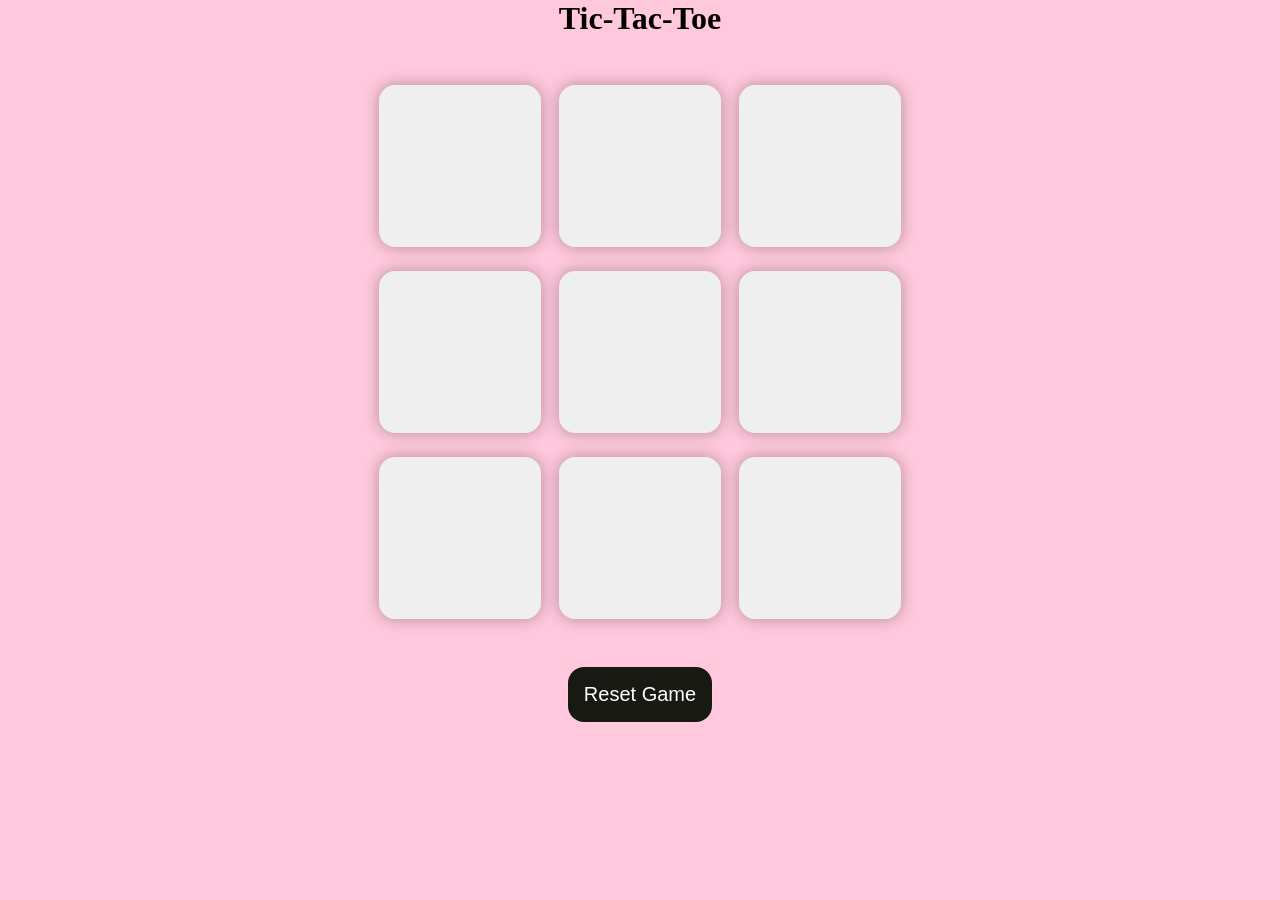
==== index.html @ 70a5f99d "Add files via upload" ====
<!DOCTYPE html>
<html lang="en">
<head>
    <meta charset="UTF-8">
    <meta name="viewport" content="width=device-width, initial-scale=1.0">
    <title>Tic-Tac-Toe game</title>
    <link rel="stylesheet" href="game.css">
</head>
<body>
    <div class="msg-container hide">
        <p id="msg">Winner</p>
        <button id="new-btn">New Game</button>

    </div>
    <main>
        <h1>Tic-Tac-Toe</h1>
        <div class="container">
            <div class="game-container">
                <button class="box"></button>
                <button class="box"></button>
                <button class="box"></button>
                <button class="box"></button>
                <button class="box"></button>
                <button class="box"></button>
                <button class="box"></button>
                <button class="box"></button>
                <button class="box"></button>
            </div>
        </div>
        <button id="reset-btn">Reset Game</button>
    </main>
    <script src="game.js"></script>
</body>
</html>
---- game.css ----
/*body {
    background-color: #ffc8dd;
    text-align: center;
    margin: 0;
    padding: 0;
}

.container {
    height: 70vh;
    display: flex;
    justify-content: center; 
    align-items: center;
}

.game-container {
    display: grid;
    grid-template-columns: repeat(3, 1fr); 
    grid-template-rows: repeat(3, 1fr); 
    gap: 1.5vmin;
    height: 60vmin;
    width: 60vmin;
}

button.box {
    width: 100%;
    height: 100%;
    font-size: 2em;
    background-color: white;
    border: 1px solid #ccc;
}
    */

*{
    margin: 0;
    padding: 0;
}
body{
    background-color: #ffc8dd;
    text-align:center;
}
.container{
    height: 70vh;
    display: flex;
    flex-wrap: wrap;
    justify-content: center;
    align-items: center;
}
.game-container{
    height: 60vmin;
    width: 60vmin;
    display: flex;
    flex-wrap: wrap;
    justify-content: center;
    align-items: center;
    gap: 2vmin;
}

.box{
    height: 18vmin;
    width: 18vmin;
    border-radius: 1rem;
    border: none;
    box-shadow: 0 0 1rem rgba(0,0,0,0.3);
    font-size: 8vmin;
    color: #CC7466;
}

#reset-btn{
    padding: 1rem;
    font-size: 1.25rem;
    background-color: #191913;
    color: white;
    border: none;
    border-radius: 1rem;
    cursor: pointer;
}
#new-btn{
    padding: 1rem;
    font-size: 1.25rem;
    background-color: #191913;
    color: white;
    border: none;
    border-radius: 1rem; 
    cursor: pointer;
}
#msg{
    color: white;
    font-size: 8vmin;
}
.msg-container{
    height: 110vmin;
    display: flex;
    flex-wrap: wrap;
    justify-content: center;
    align-items: center;
    flex-direction: column;
    gap: 4rem;

}
.hide{
    display: none;
}
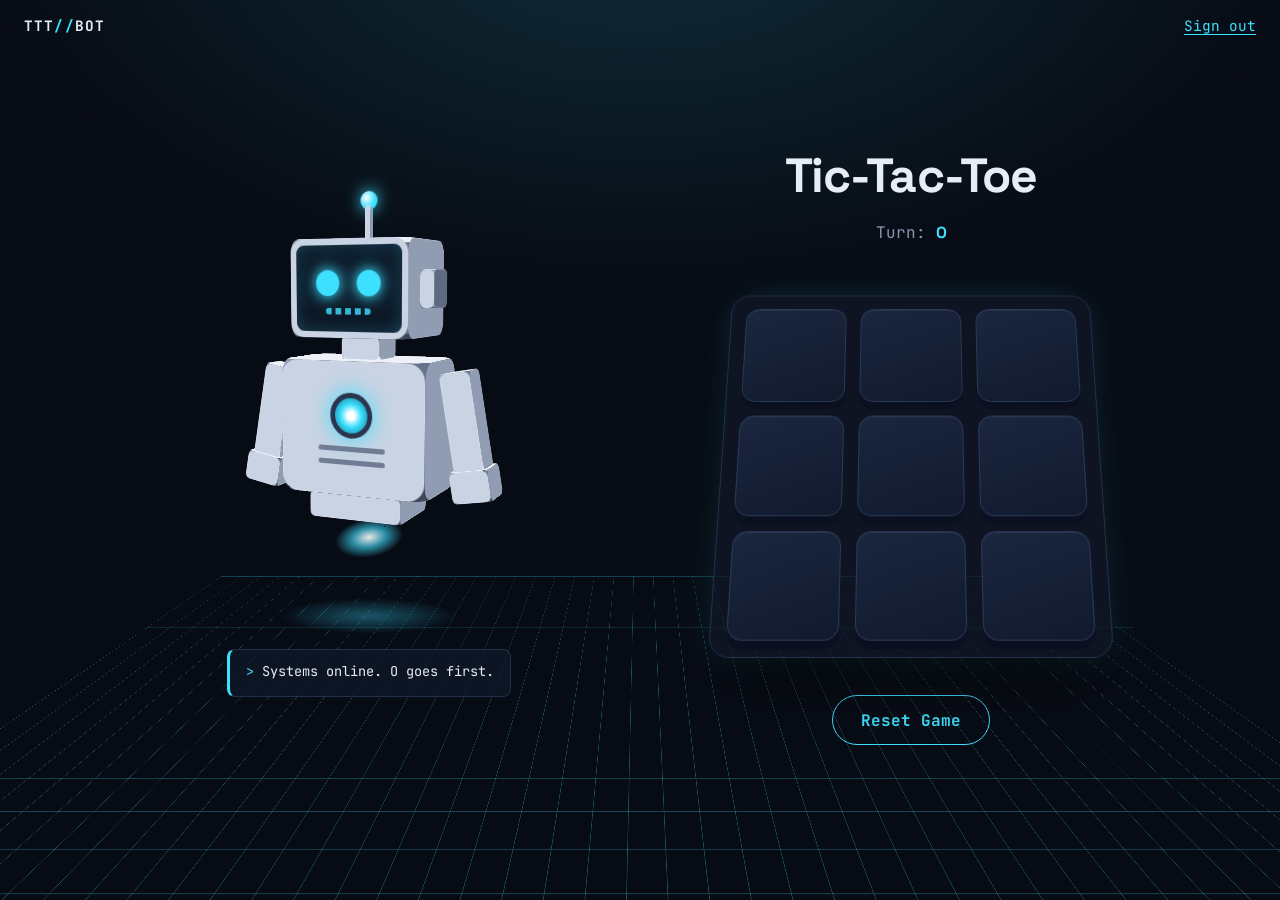
==== commit 03bc3be8: "Redesign game page with a 3D robot theme After login the game now runs on a dark holographic grid wi" ====
--- a/index.html
+++ b/index.html
@@ -1,34 +1,61 @@
-<!DOCTYPE html>
-<html lang="en">
-<head>
-    <meta charset="UTF-8">
-    <meta name="viewport" content="width=device-width, initial-scale=1.0">
-    <title>Tic-Tac-Toe game</title>
-    <link rel="stylesheet" href="game.css">
-</head>
-<body>
-    <div class="msg-container hide">
-        <p id="msg">Winner</p>
-        <button id="new-btn">New Game</button>
-
-    </div>
-    <main>
-        <h1>Tic-Tac-Toe</h1>
-        <div class="container">
-            <div class="game-container">
-                <button class="box"></button>
-                <button class="box"></button>
-                <button class="box"></button>
-                <button class="box"></button>
-                <button class="box"></button>
-                <button class="box"></button>
-                <button class="box"></button>
-                <button class="box"></button>
-                <button class="box"></button>
-            </div>
-        </div>
-        <button id="reset-btn">Reset Game</button>
-    </main>
-    <script src="game.js"></script>
-</body>
-</html>
+<!DOCTYPE html>
+<html lang="en">
+<head>
+    <meta charset="UTF-8">
+    <meta name="viewport" content="width=device-width, initial-scale=1.0">
+    <title>Tic-Tac-Toe game</title>
+    <link rel="preconnect" href="https://fonts.googleapis.com">
+    <link rel="preconnect" href="https://fonts.gstatic.com" crossorigin>
+    <link href="https://fonts.googleapis.com/css2?family=Space+Grotesk:wght@500;700&family=JetBrains+Mono:wght@500;700&display=swap" rel="stylesheet">
+    <link rel="stylesheet" href="game.css">
+</head>
+<body>
+    <!-- Moving holographic floor -->
+    <div class="floor" aria-hidden="true"><div class="floor-plane"></div></div>
+
+    <header class="topbar">
+        <span class="logo">TTT<span>//</span>BOT</span>
+        <span class="player" id="player"></span>
+        <a class="signout" href="login.html">Sign out</a>
+    </header>
+
+    <main class="arena">
+        <section class="bot-stage">
+            <div class="bot-scene" aria-hidden="true">
+                <div class="bot" id="bot" data-mood="idle"></div>
+                <div class="bot-shadow"></div>
+            </div>
+            <p class="bot-says" id="bot-says" aria-live="polite">Systems online. O goes first.</p>
+        </section>
+
+        <section class="play">
+            <h1>Tic-Tac-Toe</h1>
+            <p class="turn" id="turn">Turn: <b class="o">O</b></p>
+            <div class="container">
+                <div class="game-container">
+                    <button class="box" aria-label="Cell 1"></button>
+                    <button class="box" aria-label="Cell 2"></button>
+                    <button class="box" aria-label="Cell 3"></button>
+                    <button class="box" aria-label="Cell 4"></button>
+                    <button class="box" aria-label="Cell 5"></button>
+                    <button class="box" aria-label="Cell 6"></button>
+                    <button class="box" aria-label="Cell 7"></button>
+                    <button class="box" aria-label="Cell 8"></button>
+                    <button class="box" aria-label="Cell 9"></button>
+                </div>
+            </div>
+            <button id="reset-btn">Reset Game</button>
+        </section>
+    </main>
+
+    <div class="msg-container hide" role="dialog" aria-modal="true" aria-labelledby="msg">
+        <div class="msg-panel">
+            <p id="msg">Winner</p>
+            <button id="new-btn">New Game</button>
+        </div>
+    </div>
+
+    <script src="robot.js"></script>
+    <script src="game.js"></script>
+</body>
+</html>
--- a/game.css
+++ b/game.css
@@ -1,102 +1,658 @@
-/*body {
-    background-color: #ffc8dd;
-    text-align: center;
-    margin: 0;
-    padding: 0;
-}
-
-.container {
-    height: 70vh;
-    display: flex;
-    justify-content: center; 
-    align-items: center;
-}
-
-.game-container {
-    display: grid;
-    grid-template-columns: repeat(3, 1fr); 
-    grid-template-rows: repeat(3, 1fr); 
-    gap: 1.5vmin;
-    height: 60vmin;
-    width: 60vmin;
-}
-
-button.box {
-    width: 100%;
-    height: 100%;
-    font-size: 2em;
-    background-color: white;
-    border: 1px solid #ccc;
-}
-    */
-
-*{
-    margin: 0;
-    padding: 0;
-}
-body{
-    background-color: #ffc8dd;
-    text-align:center;
-}
-.container{
-    height: 70vh;
-    display: flex;
-    flex-wrap: wrap;
-    justify-content: center;
-    align-items: center;
-}
-.game-container{
-    height: 60vmin;
-    width: 60vmin;
-    display: flex;
-    flex-wrap: wrap;
-    justify-content: center;
-    align-items: center;
-    gap: 2vmin;
-}
-
-.box{
-    height: 18vmin;
-    width: 18vmin;
-    border-radius: 1rem;
-    border: none;
-    box-shadow: 0 0 1rem rgba(0,0,0,0.3);
-    font-size: 8vmin;
-    color: #CC7466;
-}
-
-#reset-btn{
-    padding: 1rem;
-    font-size: 1.25rem;
-    background-color: #191913;
-    color: white;
-    border: none;
-    border-radius: 1rem;
-    cursor: pointer;
-}
-#new-btn{
-    padding: 1rem;
-    font-size: 1.25rem;
-    background-color: #191913;
-    color: white;
-    border: none;
-    border-radius: 1rem; 
-    cursor: pointer;
-}
-#msg{
-    color: white;
-    font-size: 8vmin;
-}
-.msg-container{
-    height: 110vmin;
-    display: flex;
-    flex-wrap: wrap;
-    justify-content: center;
-    align-items: center;
-    flex-direction: column;
-    gap: 4rem;
-
-}
-.hide{
-    display: none;
-}+:root {
+    --bg: #070b14;
+    --panel: #101828;
+    --line: #22304a;
+    --cyan: #3ee0ff;
+    --amber: #ffb547;
+    --text: #e6edf7;
+    --muted: #8a97ad;
+    --metal-front: #c9d3e3;
+    --metal-top: #eef2f8;
+    --metal-side: #8f9cb2;
+    --metal-back: #66728a;
+    --metal-bottom: #3f485b;
+    --font-display: "Space Grotesk", system-ui, sans-serif;
+    --font-mono: "JetBrains Mono", ui-monospace, monospace;
+}
+
+*{
+    margin: 0;
+    padding: 0;
+    box-sizing: border-box;
+}
+
+body{
+    min-height: 100vh;
+    background:
+        radial-gradient(70rem 40rem at 50% -10%, rgba(62, 224, 255, 0.16), transparent 60%),
+        var(--bg);
+    color: var(--text);
+    font-family: var(--font-display);
+    text-align: center;
+    overflow-x: hidden;
+}
+
+/* ---------- Holographic floor ---------- */
+
+.floor{
+    position: fixed;
+    inset: 0;
+    perspective: 500px;
+    overflow: hidden;
+    pointer-events: none;
+    -webkit-mask-image: linear-gradient(to bottom, transparent 35%, #000 75%);
+    mask-image: linear-gradient(to bottom, transparent 35%, #000 75%);
+}
+
+.floor-plane{
+    position: absolute;
+    left: -50%;
+    width: 200%;
+    bottom: -30%;
+    height: 120%;
+    transform: rotateX(72deg);
+    transform-origin: 50% 100%;
+    background-image:
+        linear-gradient(rgba(62, 224, 255, 0.35) 1px, transparent 1px),
+        linear-gradient(90deg, rgba(62, 224, 255, 0.35) 1px, transparent 1px);
+    background-size: 60px 60px;
+    animation: floor-scroll 3s linear infinite;
+}
+
+@keyframes floor-scroll{
+    to { background-position: 0 60px; }
+}
+
+/* ---------- Top bar ---------- */
+
+.topbar{
+    position: relative;
+    display: flex;
+    align-items: center;
+    gap: 1rem;
+    padding: 1rem 1.5rem;
+    font-family: var(--font-mono);
+    font-size: 0.9rem;
+}
+
+.logo{
+    font-weight: 700;
+    letter-spacing: 0.08em;
+}
+
+.logo span{
+    color: var(--cyan);
+}
+
+.player{
+    margin-left: auto;
+    color: var(--muted);
+}
+
+.signout{
+    color: var(--cyan);
+    text-underline-offset: 3px;
+    border-radius: 0.25rem;
+}
+
+/* ---------- Layout ---------- */
+
+.arena{
+    position: relative;
+    display: grid;
+    grid-template-columns: 1fr;
+    align-items: center;
+    gap: 1rem;
+    max-width: 1100px;
+    margin: 0 auto;
+    padding: 0 1rem 3rem;
+}
+
+@media (min-width: 900px){
+    .arena{
+        grid-template-columns: 1fr 1fr;
+        min-height: calc(100vh - 4rem);
+    }
+}
+
+/* ---------- Robot ---------- */
+
+.bot-stage{
+    display: grid;
+    justify-items: center;
+    gap: 1rem;
+}
+
+.bot-scene{
+    position: relative;
+    width: 100%;
+    height: 440px;
+    perspective: 900px;
+}
+
+.bot{
+    position: absolute;
+    left: 50%;
+    top: 58%;
+    width: 0;
+    height: 0;
+    transform-style: preserve-3d;
+    transform: rotateX(-8deg) rotateY(calc(-24deg + var(--sway, 0deg)));
+    transition: transform 0.8s cubic-bezier(0.2, 0.8, 0.2, 1);
+    animation: hover 3.2s ease-in-out infinite alternate;
+}
+
+@keyframes hover{
+    from { translate: 0 -6px; }
+    to   { translate: 0 10px; }
+}
+
+.bot > div,
+.head-look,
+.arm-swing,
+.hand,
+.antenna,
+.ear{
+    position: absolute;
+    left: 0;
+    top: 0;
+    transform-style: preserve-3d;
+}
+
+.cuboid{
+    position: absolute;
+    left: 0;
+    top: 0;
+    width: var(--w);
+    height: var(--h);
+    margin: calc(var(--h) / -2) 0 0 calc(var(--w) / -2);
+    transform-style: preserve-3d;
+}
+
+.face{
+    position: absolute;
+    border: 1px solid rgba(255, 255, 255, 0.12);
+}
+
+.face-front,
+.face-back{
+    width: var(--w);
+    height: var(--h);
+}
+
+.face-right,
+.face-left{
+    width: var(--d);
+    height: var(--h);
+    left: calc((var(--w) - var(--d)) / 2);
+}
+
+.face-top,
+.face-bottom{
+    width: var(--w);
+    height: var(--d);
+    top: calc((var(--h) - var(--d)) / 2);
+}
+
+.face-front  { transform: translateZ(calc(var(--d) / 2)); background: var(--metal-front); }
+.face-back   { transform: rotateY(180deg) translateZ(calc(var(--d) / 2)); background: var(--metal-back); }
+.face-right  { transform: rotateY(90deg) translateZ(calc(var(--w) / 2)); background: var(--metal-side); }
+.face-left   { transform: rotateY(-90deg) translateZ(calc(var(--w) / 2)); background: var(--metal-side); }
+.face-top    { transform: rotateX(90deg) translateZ(calc(var(--h) / 2)); background: var(--metal-top); }
+.face-bottom { transform: rotateX(-90deg) translateZ(calc(var(--h) / 2)); background: var(--metal-bottom); }
+
+.cuboid > .face{
+    border-radius: 6px;
+}
+
+/* Head */
+.bot-head{
+    transform: translateY(-158px);
+}
+
+.head-look{
+    transform: rotateY(var(--look-y, 0deg)) rotateX(var(--look-x, 0deg));
+    transition: transform 0.5s cubic-bezier(0.3, 1.4, 0.5, 1);
+}
+
+.head-box > .face{
+    border-radius: 14px;
+}
+
+.head-box > .face-front{
+    padding: 12px;
+    display: grid;
+    grid-template-columns: 1fr 1fr;
+    grid-template-rows: 1fr auto;
+    place-items: center;
+    background: #0d1422;
+    border: 6px solid var(--metal-front);
+    box-shadow: inset 0 0 18px rgba(62, 224, 255, 0.25);
+}
+
+.eye{
+    width: 24px;
+    height: 24px;
+    border-radius: 50%;
+    background: var(--cyan);
+    box-shadow: 0 0 12px var(--cyan), 0 0 26px rgba(62, 224, 255, 0.6);
+    animation: blink 5s infinite;
+    transition: height 0.25s, border-radius 0.25s, background 0.3s, box-shadow 0.3s;
+}
+
+@keyframes blink{
+    0%, 94%, 100% { transform: scaleY(1); }
+    97% { transform: scaleY(0.1); }
+}
+
+.mouth{
+    grid-column: 1 / -1;
+    width: 46px;
+    height: 6px;
+    margin-bottom: 4px;
+    border-radius: 3px;
+    background: repeating-linear-gradient(90deg, var(--cyan) 0 6px, transparent 6px 10px);
+    opacity: 0.8;
+    transition: background 0.3s;
+}
+
+.antenna{
+    transform: translateY(-62px);
+}
+
+.antenna-ball{
+    width: 18px;
+    height: 18px;
+    margin: -9px 0 0 -9px;
+    border-radius: 50%;
+    background: radial-gradient(circle at 35% 35%, #fff, var(--cyan) 55%);
+    box-shadow: 0 0 16px var(--cyan);
+    transform: translateY(-22px);
+    animation: pulse 1.6s ease-in-out infinite;
+}
+
+.ear.left  { transform: translateX(-67px); }
+.ear.right { transform: translateX(67px); }
+
+.ear-box > .face-left,
+.ear-box > .face-right{
+    background: #5d6a82;
+}
+
+/* Body */
+.bot-neck  { transform: translateY(-101px); }
+.bot-torso { transform: translateY(-25px); }
+.bot-base  { transform: translateY(53px); }
+
+.torso-box > .face{
+    border-radius: 18px;
+}
+
+.torso-box > .face-front{
+    display: grid;
+    place-items: center;
+    align-content: center;
+    gap: 8px;
+}
+
+.core{
+    width: 44px;
+    height: 44px;
+    border-radius: 50%;
+    border: 5px solid #2b3550;
+    background: radial-gradient(circle, #fff 0 15%, var(--cyan) 45%, #0b6f86 100%);
+    box-shadow: 0 0 22px var(--cyan);
+    animation: pulse 2.4s ease-in-out infinite;
+}
+
+.vent{
+    width: 70px;
+    height: 5px;
+    border-radius: 3px;
+    background: #6f7c93;
+}
+
+@keyframes pulse{
+    50% { filter: brightness(1.5); }
+}
+
+.thruster{
+    width: 70px;
+    height: 70px;
+    margin: -35px 0 0 -35px;
+    border-radius: 50%;
+    background: radial-gradient(circle, rgba(255, 255, 255, 0.9), rgba(62, 224, 255, 0.6) 35%, transparent 70%);
+    transform: translateY(92px) rotateX(70deg);
+    animation: flicker 0.18s steps(2) infinite;
+}
+
+@keyframes flicker{
+    50% { opacity: 0.7; }
+}
+
+/* Arms */
+.bot-arm.left  { transform: translate3d(-93px, -80px, 0); }
+.bot-arm.right { transform: translate3d(93px, -80px, 0); }
+
+.arm-swing{
+    transition: transform 0.6s cubic-bezier(0.3, 1.4, 0.5, 1);
+    animation: arm-idle 2.6s ease-in-out infinite alternate;
+}
+
+.bot-arm.left .arm-swing  { transform: rotateZ(var(--arm, 10deg)); }
+.bot-arm.right .arm-swing { transform: rotateZ(calc(var(--arm, 10deg) * -1)); animation-delay: -1.3s; }
+
+@keyframes arm-idle{
+    from { rotate: x -12deg; }
+    to   { rotate: x 12deg; }
+}
+
+.arm-box{
+    transform: translateY(48px);
+}
+
+.hand{
+    transform: translateY(108px);
+}
+
+.bot-shadow{
+    position: absolute;
+    left: 50%;
+    top: 58%;
+    width: 180px;
+    height: 36px;
+    margin-left: -90px;
+    transform: translateY(150px);
+    border-radius: 50%;
+    background: radial-gradient(rgba(62, 224, 255, 0.35), transparent 70%);
+    animation: shadow 3.2s ease-in-out infinite alternate;
+}
+
+@keyframes shadow{
+    from { scale: 0.85; opacity: 0.7; }
+    to   { scale: 1; opacity: 1; }
+}
+
+/* Moods */
+.bot[data-mood="think"] .eye{
+    height: 10px;
+    border-radius: 5px;
+}
+
+.bot[data-mood="think"] .head-look{
+    transform: rotateY(var(--look-y, 0deg)) rotateX(var(--look-x, 0deg)) rotateZ(-6deg);
+}
+
+.bot[data-mood="win"]{
+    --arm: 150deg;
+    animation: celebrate 1.2s cubic-bezier(0.3, 0, 0.3, 1) infinite;
+}
+
+.bot[data-mood="win"] .eye,
+.bot[data-mood="win"] .antenna-ball{
+    background: var(--amber);
+    box-shadow: 0 0 14px var(--amber), 0 0 30px rgba(255, 181, 71, 0.6);
+}
+
+.bot[data-mood="win"] .eye{
+    height: 12px;
+    border-radius: 12px 12px 0 0;
+}
+
+.bot[data-mood="win"] .mouth{
+    background: repeating-linear-gradient(90deg, var(--amber) 0 6px, transparent 6px 10px);
+}
+
+.bot[data-mood="win"] .arm-swing{
+    animation: arm-wave 0.4s ease-in-out infinite alternate;
+}
+
+@keyframes celebrate{
+    0%   { translate: 0 0; rotate: y 0deg; }
+    40%  { translate: 0 -50px; }
+    100% { translate: 0 0; rotate: y 360deg; }
+}
+
+@keyframes arm-wave{
+    from { rotate: z -15deg; }
+    to   { rotate: z 15deg; }
+}
+
+.bot[data-mood="draw"]{
+    --arm: 55deg;
+}
+
+.bot[data-mood="draw"] .head-look{
+    animation: shake 0.5s ease-in-out 2;
+}
+
+.bot[data-mood="draw"] .eye{
+    background: var(--muted);
+    box-shadow: none;
+}
+
+@keyframes shake{
+    25% { rotate: y -18deg; }
+    75% { rotate: y 18deg; }
+}
+
+.bot-says{
+    min-height: 3rem;
+    max-width: 26rem;
+    padding: 0.75rem 1rem;
+    border: 1px solid var(--line);
+    border-left: 3px solid var(--cyan);
+    border-radius: 0.5rem;
+    background: rgba(16, 24, 40, 0.8);
+    font-family: var(--font-mono);
+    font-size: 0.85rem;
+    color: var(--text);
+    text-align: left;
+}
+
+.bot-says::before{
+    content: "> ";
+    color: var(--cyan);
+}
+
+/* ---------- Board ---------- */
+
+.play{
+    display: grid;
+    justify-items: center;
+    gap: 1rem;
+}
+
+h1{
+    font-size: clamp(2rem, 5vw, 3rem);
+    font-weight: 700;
+    letter-spacing: -0.02em;
+}
+
+.turn{
+    font-family: var(--font-mono);
+    color: var(--muted);
+}
+
+.turn b,
+.box{
+    font-family: var(--font-display);
+}
+
+.o { color: var(--cyan); }
+.x { color: var(--amber); }
+
+.container{
+    perspective: 900px;
+    padding: 1rem 0 1.5rem;
+}
+
+.game-container{
+    --size: min(80vw, 380px);
+    width: var(--size);
+    height: var(--size);
+    display: grid;
+    grid-template-columns: repeat(3, 1fr);
+    grid-template-rows: repeat(3, 1fr);
+    gap: calc(var(--size) * 0.04);
+    padding: calc(var(--size) * 0.04);
+    border-radius: 1.25rem;
+    border: 1px solid var(--line);
+    background: rgba(16, 24, 40, 0.7);
+    box-shadow: 0 30px 60px -20px rgba(0, 0, 0, 0.8), 0 0 40px -10px rgba(62, 224, 255, 0.25);
+    transform: rotateX(18deg);
+}
+
+.box{
+    border-radius: 0.9rem;
+    border: 1px solid #2a3a58;
+    background: linear-gradient(160deg, #1b2640, #111a2c);
+    box-shadow: 0 8px 0 #0a1020, inset 0 1px 0 rgba(255, 255, 255, 0.06);
+    font-size: calc(var(--size) * 0.16);
+    font-weight: 700;
+    color: var(--text);
+    cursor: pointer;
+    transition: transform 0.15s ease, border-color 0.2s, box-shadow 0.2s;
+}
+
+.box:not(:disabled):hover{
+    transform: translateY(-4px);
+    border-color: var(--cyan);
+    box-shadow: 0 12px 0 #0a1020, 0 0 20px -4px rgba(62, 224, 255, 0.6);
+}
+
+.box:not(:disabled):active{
+    transform: translateY(4px);
+    box-shadow: 0 4px 0 #0a1020;
+}
+
+.box:disabled{
+    cursor: default;
+}
+
+.box.o,
+.box.x{
+    animation: drop 0.35s cubic-bezier(0.3, 1.5, 0.5, 1);
+}
+
+.box.o { text-shadow: 0 0 16px rgba(62, 224, 255, 0.8); }
+.box.x { text-shadow: 0 0 16px rgba(255, 181, 71, 0.8); }
+
+@keyframes drop{
+    from { transform: translateY(-14px) scale(0.6); }
+}
+
+.box.win{
+    border-color: currentColor;
+    animation: win-glow 0.8s ease-in-out infinite alternate;
+}
+
+@keyframes win-glow{
+    to { box-shadow: 0 8px 0 #0a1020, 0 0 30px currentColor; }
+}
+
+#reset-btn,
+#new-btn{
+    padding: 0.85rem 1.75rem;
+    font-family: var(--font-mono);
+    font-size: 1rem;
+    font-weight: 700;
+    border-radius: 999px;
+    cursor: pointer;
+    transition: background 0.2s, color 0.2s, transform 0.12s;
+}
+
+#reset-btn{
+    background: transparent;
+    color: var(--cyan);
+    border: 1px solid var(--cyan);
+}
+
+#reset-btn:hover{
+    background: rgba(62, 224, 255, 0.12);
+}
+
+#new-btn{
+    background: var(--cyan);
+    color: #04121a;
+    border: none;
+}
+
+#new-btn:hover{
+    background: #7aeaff;
+}
+
+#reset-btn:active,
+#new-btn:active{
+    transform: scale(0.97);
+}
+
+.box:focus-visible,
+#reset-btn:focus-visible,
+#new-btn:focus-visible,
+.signout:focus-visible{
+    outline: 3px solid var(--cyan);
+    outline-offset: 3px;
+}
+
+/* ---------- Result overlay ---------- */
+
+.msg-container{
+    position: fixed;
+    inset: 0;
+    z-index: 10;
+    display: grid;
+    place-items: center;
+    padding: 1rem;
+    background: rgba(4, 7, 14, 0.72);
+    backdrop-filter: blur(6px);
+    -webkit-backdrop-filter: blur(6px);
+}
+
+.msg-panel{
+    display: grid;
+    justify-items: center;
+    gap: 2rem;
+    padding: 2.5rem 2rem;
+    max-width: 32rem;
+    border: 1px solid var(--line);
+    border-top: 3px solid var(--cyan);
+    border-radius: 1.25rem;
+    background: var(--panel);
+    box-shadow: 0 30px 80px rgba(0, 0, 0, 0.6);
+    animation: panel-in 0.5s cubic-bezier(0.2, 1.2, 0.4, 1);
+}
+
+@keyframes panel-in{
+    from { opacity: 0; transform: perspective(800px) rotateX(-30deg) translateY(30px); }
+}
+
+#msg{
+    color: var(--text);
+    font-size: clamp(1.75rem, 6vw, 2.75rem);
+    font-weight: 700;
+    line-height: 1.15;
+}
+
+.hide{
+    display: none;
+}
+
+@media (max-width: 899px){
+    .bot-scene{
+        height: 330px;
+    }
+
+    .bot{
+        scale: 0.72;
+    }
+}
+
+@media (prefers-reduced-motion: reduce){
+    *,
+    *::before,
+    *::after{
+        animation: none !important;
+        transition: none !important;
+    }
+}
